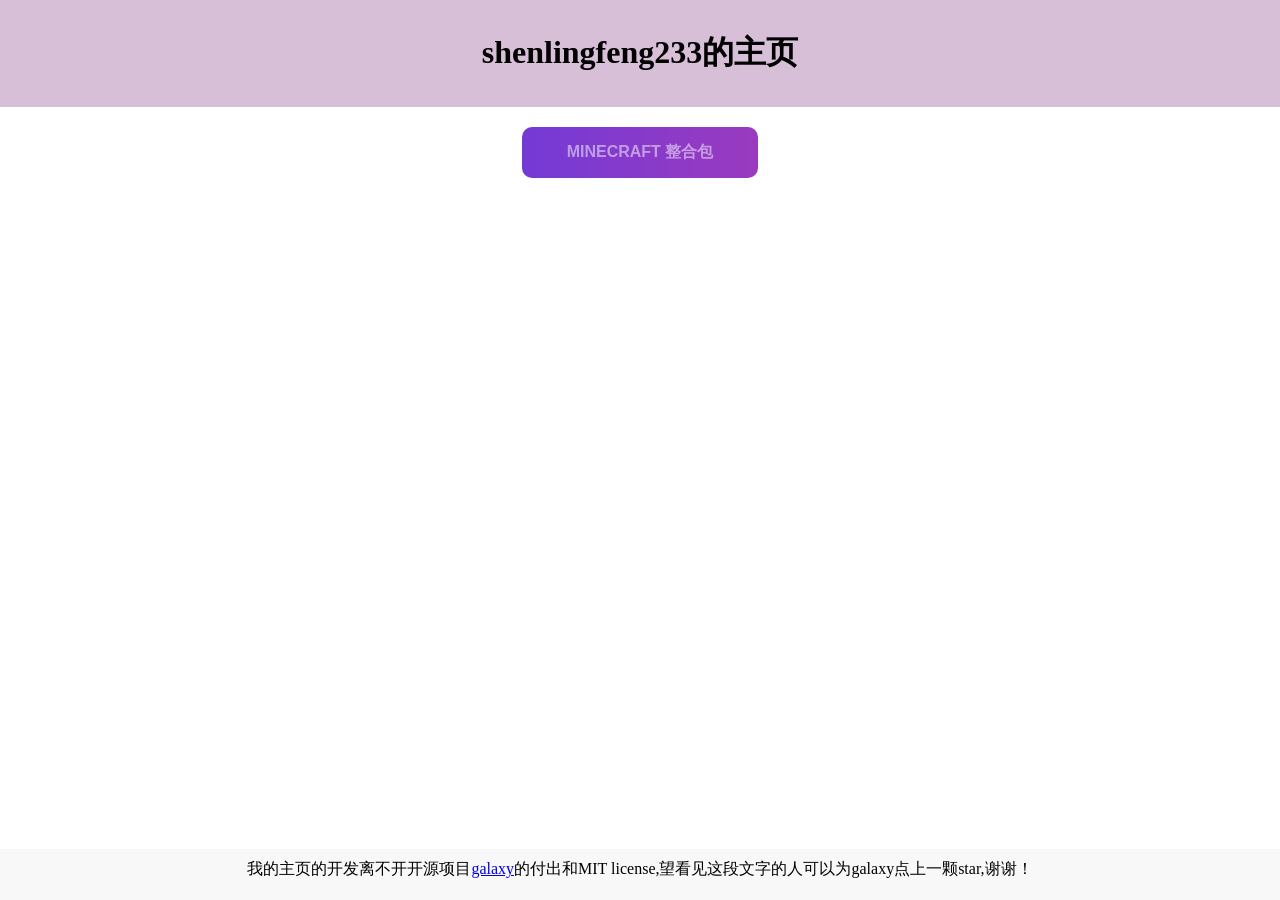
==== index.html @ 52ecd899 "Update index.html for homepage layout and styles" ====
<!DOCTYPE html>
<html lang="zh">

<head>
    <meta charset="UTF-8">
    <meta name="viewport" content="width=device-width, initial-scale=1.0">
    <title>shenlingfeng233的主页</title>
    <style>
        html,
        body {
            height: 100%;
            margin: 0;
        }


        body {
            display: flex;
            flex-direction: column;
            text-align: center;
        }

        main {
            flex: 1;
            padding: 20px;
        }

        .btn-space {
            padding: 15px 45px;
            text-align: center;
            text-transform: uppercase;
            transition: 0.5s;
            background-size: 500% auto;
            font-weight: bold;
            font-size: 1rem;
            color: rgba(255, 255, 255, 0.5);
            border-radius: 10px;
            cursor: pointer;
            border: none;
        }

        .btn-space:hover {
            background-position: right center;
            box-shadow: 0 0 20px #743ad5;
            color: rgb(255, 255, 255);
            text-shadow: 1px 1px 10px #d53a9d;
        }

        .space {
            background-image: linear-gradient(to right, #743ad5 0%, #d53a9d 51%, #743ad5 100%);
        }

        footer {
            background-color: #f8f8f8;
            padding: 10px 0;
        }
    </style>
</head>

<body>
    <header style="background-color: thistle; padding: 10px 0;">
        <h1>shenlingfeng233的主页</h1>
    </header>

    <main>
        <div>
            <button id="mc_btn" class="btn-space space">Minecraft 整合包</button>
        </div>
    </main>

    <footer>
        <p style="margin: 0 20px 10px;">我的主页的开发离不开开源项目<a href="https://github.com/uiverse-io/galaxy">galaxy</a>的付出和MIT license,望看见这段文字的人可以为galaxy点上一颗star,谢谢！</p>
    </footer>

    <script>
        var mc_bottom = document.getElementById("mc_btn");
        mc_bottom.onclick = function () {
            window.open("slow_countryside_website.html");
        };
    </script>
</body>

</html>
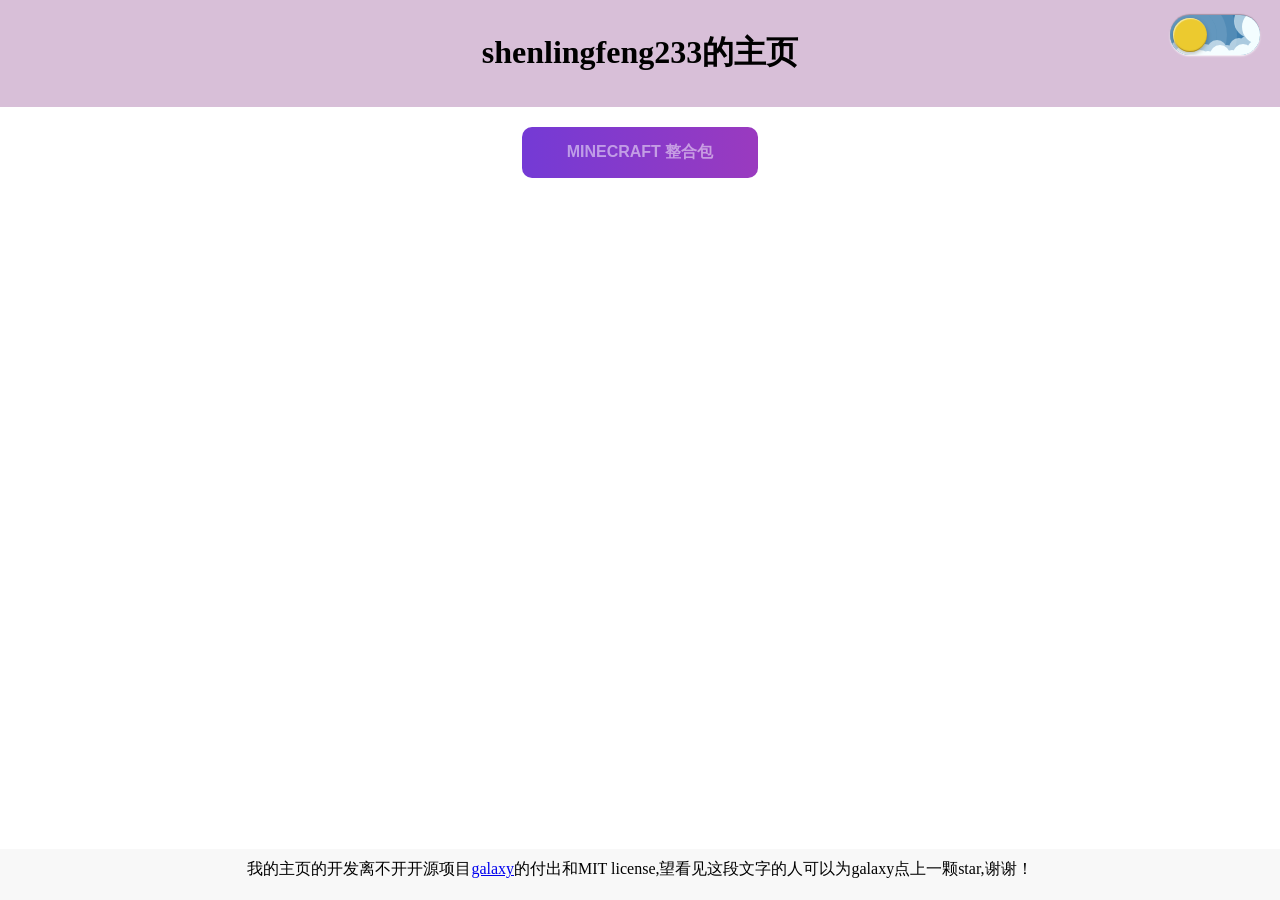
==== commit d304a064: "Update index.html" ====
--- a/index.html
+++ b/index.html
@@ -6,12 +6,14 @@
     <meta name="viewport" content="width=device-width, initial-scale=1.0">
     <title>shenlingfeng233的主页</title>
     <style>
+        /* --- 基础布局样式 --- */
         html,
         body {
             height: 100%;
             margin: 0;
-        }
-
+            transition: background-color 0.5s, color 0.5s;
+            /* 平滑过渡效果 */
+        }
 
         body {
             display: flex;
@@ -19,9 +21,42 @@
             text-align: center;
         }
 
+        /* 深色模式变量控制 */
+        body.dark-mode {
+            background-color: #1D1F2C;
+            color: #ffffff;
+        }
+
+        body.dark-mode footer {
+            background-color: #2a2d3e;
+            color: #ccc;
+        }
+
+        header {
+            background-color: thistle;
+            padding: 10px 0;
+            position: relative;
+            /* 新增：让按钮相对于 header 定位 */
+            transition: background-color 0.5s;
+            min-height: 80px;
+            /* 确保有足够高度容纳按钮 */
+            display: flex;
+            justify-content: center;
+            align-items: center;
+        }
+
+        body.dark-mode header {
+            background-color: #4a3a5a;
+            /* 深色模式下的页眉颜色 */
+        }
+
         main {
             flex: 1;
             padding: 20px;
+            display: flex;
+            flex-direction: column;
+            align-items: center;
+            gap: 40px;
         }
 
         .btn-space {
@@ -52,13 +87,202 @@
         footer {
             background-color: #f8f8f8;
             padding: 10px 0;
+            transition: background-color 0.5s;
+        }
+
+        /* --- 切换按钮组件样式 (来自 Galahhad_strong-squid-82.html) --- */
+        .theme-switch {
+            --toggle-size: 16px;
+            /* 调整了大小以适应页面布局 */
+            --container-width: 5.625em;
+            --container-height: 2.5em;
+            --container-radius: 6.25em;
+            --container-light-bg: #3D7EAE;
+            --container-night-bg: #1D1F2C;
+            --circle-container-diameter: 3.375em;
+            --sun-moon-diameter: 2.125em;
+            --sun-bg: #ECCA2F;
+            --moon-bg: #C4C9D1;
+            --spot-color: #959DB1;
+            --circle-container-offset: calc((var(--circle-container-diameter) - var(--container-height)) / 2 * -1);
+            --stars-color: #fff;
+            --clouds-color: #F3FDFF;
+            --back-clouds-color: #AACADF;
+            --transition: .5s cubic-bezier(0, -0.02, 0.4, 1.25);
+            --circle-transition: .3s cubic-bezier(0, -0.02, 0.35, 1.17);
+            cursor: pointer;
+            position: absolute;
+            /* 新增：绝对定位 */
+            top: 15px;
+            /* 距离顶部距离 */
+            right: 20px;
+            /* 距离右侧距离 */
+            z-index: 100;
+            /* 确保按钮在最上层 */
+        }
+
+        .theme-switch,
+        .theme-switch *,
+        .theme-switch *::before,
+        .theme-switch *::after {
+            box-sizing: border-box;
+            margin: 0;
+            padding: 0;
+            font-size: var(--toggle-size);
+        }
+
+        .theme-switch__container {
+            width: var(--container-width);
+            height: var(--container-height);
+            background-color: var(--container-light-bg);
+            border-radius: var(--container-radius);
+            overflow: hidden;
+            position: relative;
+            transition: var(--transition);
+            box-shadow: 0em -0.062em 0.062em rgba(0, 0, 0, 0.25), 0em 0.062em 0.125em rgba(255, 255, 255, 0.94);
+        }
+
+        .theme-switch__checkbox {
+            display: none;
+        }
+
+        .theme-switch__circle-container {
+            width: var(--circle-container-diameter);
+            height: var(--circle-container-diameter);
+            background-color: rgba(255, 255, 255, 0.1);
+            position: absolute;
+            left: var(--circle-container-offset);
+            top: var(--circle-container-offset);
+            border-radius: var(--container-radius);
+            box-shadow: inset 0 0 0 3.375em rgba(255, 255, 255, 0.1), 0 0 0 0.625em rgba(255, 255, 255, 0.1), 0 0 0 1.25em rgba(255, 255, 255, 0.1);
+            display: flex;
+            transition: var(--circle-transition);
+            pointer-events: none;
+        }
+
+        .theme-switch__sun-moon-container {
+            pointer-events: auto;
+            position: relative;
+            z-index: 2;
+            width: var(--sun-moon-diameter);
+            height: var(--sun-moon-diameter);
+            margin: auto;
+            border-radius: var(--container-radius);
+            background-color: var(--sun-bg);
+            box-shadow: 0.062em 0.062em 0.062em 0em rgba(254, 255, 239, 0.61) inset, 0em -0.062em 0.062em 0em #a1872a inset;
+            filter: drop-shadow(0.062em 0.125em 0.125em rgba(0, 0, 0, 0.25));
+            overflow: hidden;
+            transition: var(--transition);
+        }
+
+        .theme-switch__moon {
+            transform: translateX(100%);
+            width: 100%;
+            height: 100%;
+            background-color: var(--moon-bg);
+            border-radius: inherit;
+            box-shadow: 0.062em 0.062em 0.062em 0em rgba(254, 255, 239, 0.61) inset, 0em -0.062em 0.062em 0em #969696 inset;
+            transition: var(--transition);
+            position: relative;
+        }
+
+        .theme-switch__spot {
+            position: absolute;
+            background-color: var(--spot-color);
+            border-radius: var(--container-radius);
+        }
+
+        .theme-switch__spot:nth-of-type(1) {
+            top: 0.75em;
+            left: 0.312em;
+            width: 0.75em;
+            height: 0.75em;
+        }
+
+        .theme-switch__spot:nth-of-type(2) {
+            width: 0.375em;
+            height: 0.375em;
+            top: 0.937em;
+            left: 1.375em;
+        }
+
+        .theme-switch__spot:nth-last-of-type(3) {
+            width: 0.25em;
+            height: 0.25em;
+            top: 0.312em;
+            left: 0.812em;
+        }
+
+        .theme-switch__clouds {
+            width: 1.25em;
+            height: 1.25em;
+            background-color: var(--clouds-color);
+            border-radius: var(--container-radius);
+            position: absolute;
+            bottom: -0.625em;
+            left: 0.312em;
+            box-shadow: 0.937em 0.312em var(--clouds-color), -0.312em -0.312em var(--back-clouds-color), 1.437em 0.375em var(--clouds-color), 0.5em -0.125em var(--back-clouds-color), 2.187em 0 var(--clouds-color), 1.25em -0.062em var(--back-clouds-color), 2.937em 0.312em var(--clouds-color), 2em -0.312em var(--back-clouds-color), 3.625em -0.062em var(--clouds-color), 2.625em 0em var(--back-clouds-color), 4.5em -0.312em var(--clouds-color), 3.375em -0.437em var(--back-clouds-color), 4.625em -1.75em 0 0.437em var(--clouds-color), 4em -0.625em var(--back-clouds-color), 4.125em -2.125em 0 0.437em var(--back-clouds-color);
+            transition: var(--transition);
+        }
+
+        .theme-switch__stars-container {
+            position: absolute;
+            color: var(--stars-color);
+            top: -100%;
+            left: 0.312em;
+            width: 2.75em;
+            transition: var(--transition);
+        }
+
+        /* 激活状态 */
+        .theme-switch__checkbox:checked+.theme-switch__container {
+            background-color: var(--container-night-bg);
+        }
+
+        .theme-switch__checkbox:checked+.theme-switch__container .theme-switch__circle-container {
+            left: calc(100% - var(--circle-container-offset) - var(--circle-container-diameter));
+        }
+
+        .theme-switch__checkbox:checked+.theme-switch__container .theme-switch__moon {
+            transform: translate(0);
+        }
+
+        .theme-switch__checkbox:checked+.theme-switch__container .theme-switch__clouds {
+            bottom: -4.062em;
+        }
+
+        .theme-switch__checkbox:checked+.theme-switch__container .theme-switch__stars-container {
+            top: 50%;
+            transform: translateY(-50%);
         }
     </style>
 </head>
 
 <body>
-    <header style="background-color: thistle; padding: 10px 0;">
+    <header>
         <h1>shenlingfeng233的主页</h1>
+        <label class="theme-switch">
+            <input type="checkbox" class="theme-switch__checkbox" id="theme-toggle">
+            <div class="theme-switch__container">
+                <div class="theme-switch__clouds"></div>
+                <div class="theme-switch__stars-container">
+                    <svg xmlns="http://www.w3.org/2000/svg" viewBox="0 0 144 55" fill="none">
+                        <path fill-rule="evenodd" clip-rule="evenodd"
+                            d="M135.831 3.00688C135.055 3.85027 134.111 4.29946 133 4.35447C134.111 4.40947 135.055 4.85867 135.831 5.71123C136.607 6.55462 136.996 7.56303 136.996 8.72727C136.996 7.95722 137.172 7.25134 137.525 6.59129C137.886 5.93124 138.372 5.39954 138.98 5.00535C139.598 4.60199 140.268 4.39114 141 4.35447C139.88 4.2903 138.936 3.85027 138.16 3.00688C137.384 2.16348 136.996 1.16425 136.996 0C136.996 1.16425 136.607 2.16348 135.831 3.00688ZM31 23.3545C32.1114 23.2995 33.0551 22.8503 33.8313 22.0069C34.6075 21.1635 34.9956 20.1642 34.9956 19C34.9956 20.1642 35.3837 21.1635 36.1599 22.0069C36.9361 22.8503 37.8798 23.2903 39 23.3545C38.2679 23.3911 37.5976 23.602 36.9802 24.0053C36.3716 24.3995 35.8864 24.9312 35.5248 25.5913C35.172 26.2513 34.9956 26.9572 34.9956 27.7273C34.9956 26.563 34.6075 25.5546 33.8313 24.7112C33.0551 23.8587 32.1114 23.4095 31 23.3545ZM0 36.3545C1.11136 36.2995 2.05513 35.8503 2.83131 35.0069C3.6075 34.1635 3.99559 33.1642 3.99559 32C3.99559 33.1642 4.38368 34.1635 5.15987 35.0069C5.93605 35.8503 6.87982 36.2903 8 36.3545C7.26792 36.3911 6.59757 36.602 5.98015 37.0053C5.37155 37.3995 4.88644 37.9312 4.52481 38.5913C4.172 39.2513 3.99559 39.9572 3.99559 40.7273C3.99559 39.563 3.6075 38.5546 2.83131 37.7112C2.05513 36.8587 1.11136 36.4095 0 36.3545ZM56.8313 24.0069C56.0551 24.8503 55.1114 25.2995 54 25.3545C55.1114 25.4095 56.0551 25.8587 56.8313 26.7112C57.6075 27.5546 57.9956 28.563 57.9956 29.7273C57.9956 28.9572 58.172 28.2513 58.5248 27.5913C58.8864 26.9312 59.3716 26.3995 59.9802 26.0053C60.5976 25.602 61.2679 25.3911 62 25.3545C60.8798 25.2903 59.9361 24.8503 59.1599 24.0069C58.3837 23.1635 57.9956 22.1642 57.9956 21C57.9956 22.1642 57.6075 23.1635 56.8313 24.0069ZM81 25.3545C82.1114 25.2995 83.0551 24.8503 83.8313 24.0069C84.6075 23.1635 84.9956 22.1642 84.9956 21C84.9956 22.1642 85.3837 23.1635 86.1599 24.0069C86.9361 24.8503 87.8798 25.2903 89 25.3545C88.2679 25.3911 87.5976 25.602 86.9802 26.0053C86.3716 26.3995 85.8864 26.9312 85.5248 27.5913C85.172 28.2513 84.9956 28.9572 84.9956 29.7273C84.9956 28.563 84.6075 27.5546 83.8313 26.7112C83.0551 25.8587 82.1114 25.4095 81 25.3545ZM136 36.3545C137.111 36.2995 138.055 35.8503 138.831 35.0069C139.607 34.1635 139.996 33.1642 139.996 32C139.996 33.1642 140.384 34.1635 141.16 35.0069C141.936 35.8503 142.88 36.2903 144 36.3545C143.268 36.3911 142.598 36.602 141.98 37.0053C141.372 37.3995 140.886 37.9312 140.525 38.5913C140.172 39.2513 139.996 39.9572 139.996 40.7273C139.996 39.563 139.607 38.5546 138.831 37.7112C138.055 36.8587 137.111 36.4095 136 36.3545ZM101.831 49.0069C101.055 49.8503 100.111 50.2995 99 50.3545C100.111 50.4095 101.055 50.8587 101.831 51.7112C102.607 52.5546 102.996 53.563 102.996 54.7273C102.996 53.9572 103.172 53.2513 103.525 52.5913C103.886 51.9312 104.372 51.3995 104.98 51.0053C105.598 50.602 106.268 50.3911 107 50.3545C105.88 50.2903 104.936 49.8503 104.16 49.0069C103.384 48.1635 102.996 47.1642 102.996 46C102.996 47.1642 102.607 48.1635 101.831 49.0069Z"
+                            fill="currentColor"></path>
+                    </svg>
+                </div>
+                <div class="theme-switch__circle-container">
+                    <div class="theme-switch__sun-moon-container">
+                        <div class="theme-switch__moon">
+                            <div class="theme-switch__spot"></div>
+                            <div class="theme-switch__spot"></div>
+                            <div class="theme-switch__spot"></div>
+                        </div>
+                    </div>
+                </div>
+            </div>
+        </label>
     </header>
 
     <main>
@@ -68,14 +292,37 @@
     </main>
 
     <footer>
-        <p style="margin: 0 20px 10px;">我的主页的开发离不开开源项目<a href="https://github.com/uiverse-io/galaxy">galaxy</a>的付出和MIT license,望看见这段文字的人可以为galaxy点上一颗star,谢谢！</p>
+        <p style="margin: 0 20px 10px;">我的主页的开发离不开开源项目<a href="https://github.com/uiverse-io/galaxy">galaxy</a>的付出和MIT
+            license,望看见这段文字的人可以为galaxy点上一颗star,谢谢！</p>
     </footer>
 
     <script>
+        // 页面跳转逻辑
         var mc_bottom = document.getElementById("mc_btn");
         mc_bottom.onclick = function () {
             window.open("slow_countryside_website.html");
         };
+
+        const themeToggle = document.getElementById('theme-toggle');
+        const body = document.body;
+
+        // 1. 页面加载时检查本地存储
+        const savedTheme = localStorage.getItem('theme');
+        if (savedTheme === 'dark') {
+            body.classList.add('dark-mode');
+            themeToggle.checked = true;
+        }
+
+        // 2. 监听切换动作并保存偏好
+        themeToggle.addEventListener('change', function () {
+            if (this.checked) {
+                body.classList.add('dark-mode');
+                localStorage.setItem('theme', 'dark'); // 保存为深色
+            } else {
+                body.classList.remove('dark-mode');
+                localStorage.setItem('theme', 'light'); // 保存为浅色
+            }
+        });
     </script>
 </body>
 
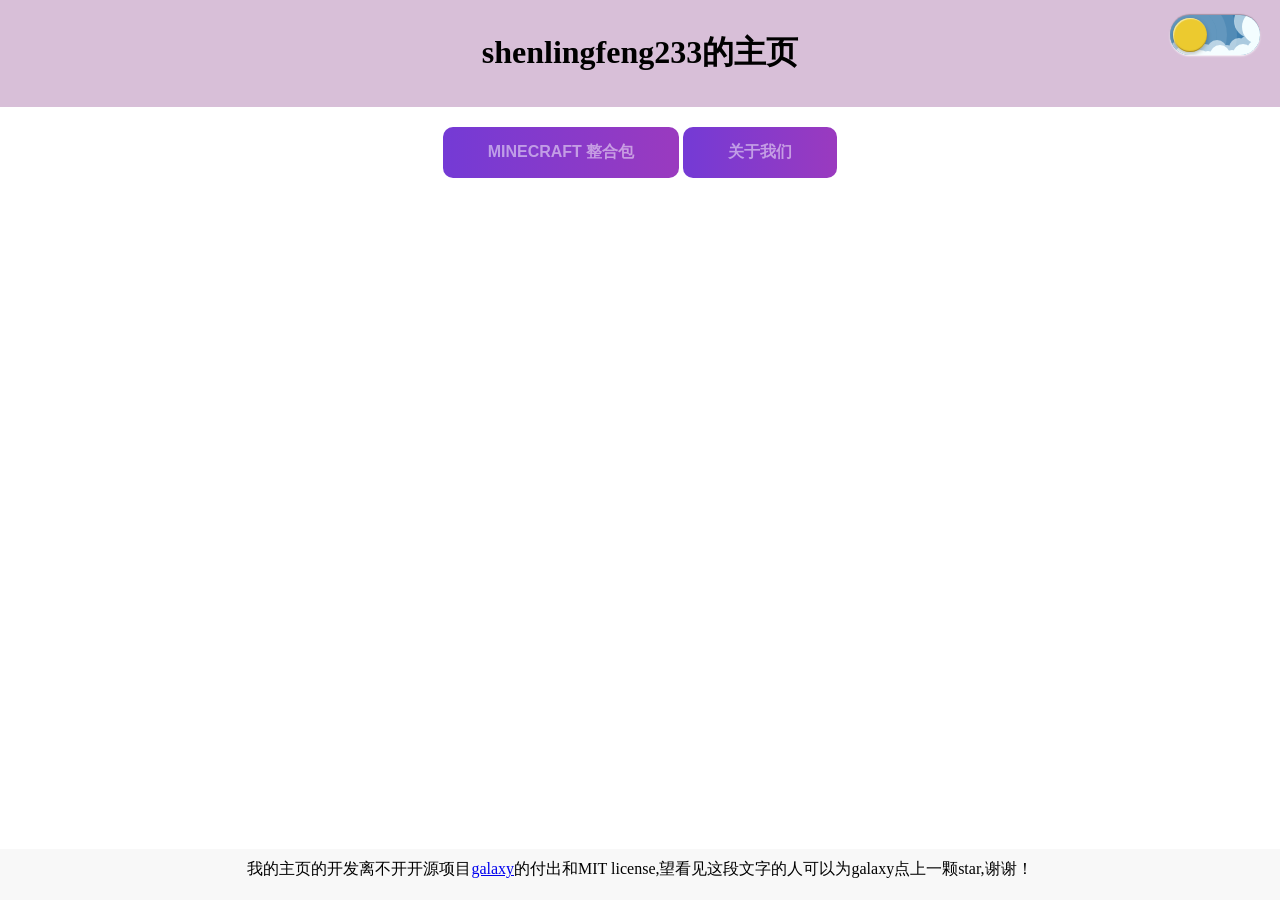
==== commit 0941cd51: "Update index.html" ====
--- a/index.html
+++ b/index.html
@@ -288,6 +288,7 @@
     <main>
         <div>
             <button id="mc_btn" class="btn-space space">Minecraft 整合包</button>
+            <button id="about_btn" class="btn-space space">关于我们</button>
         </div>
     </main>
 
@@ -301,6 +302,11 @@
         var mc_bottom = document.getElementById("mc_btn");
         mc_bottom.onclick = function () {
             window.open("slow_countryside_website.html");
+        };
+
+        var about_bottom = document.getElementById("about_btn");
+        about_bottom.onclick = function () {
+            window.open("about_us.html"); // 这里填入你关于我们页面的文件名
         };
 
         const themeToggle = document.getElementById('theme-toggle');
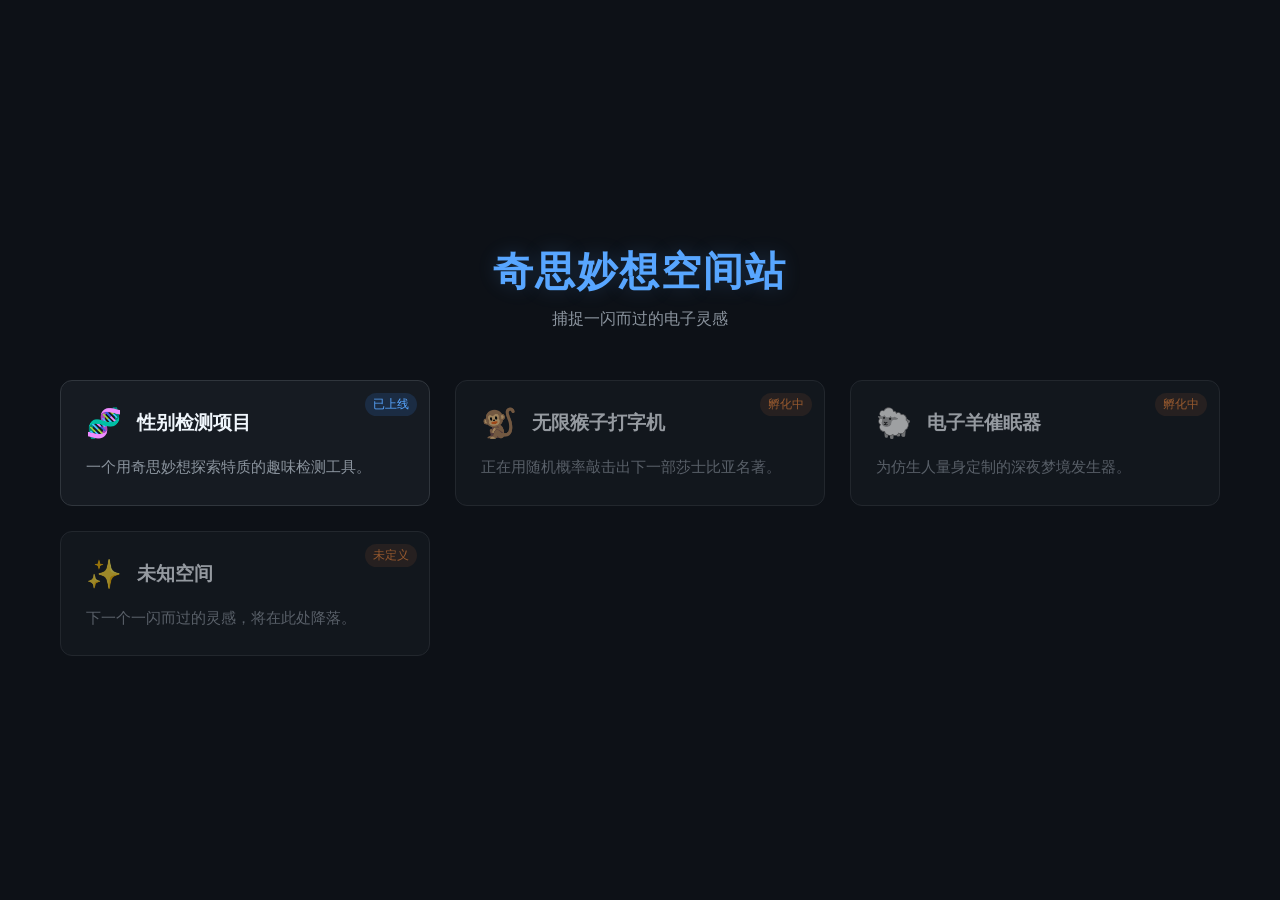
==== commit 83fadad0: "Refactor index.html structure and content Updated the HTML structure, including language attribute, " ====
--- a/index.html
+++ b/index.html
@@ -1,335 +1,197 @@
 <!DOCTYPE html>
-<html lang="zh">
-
+<html lang="zh-CN">
 <head>
     <meta charset="UTF-8">
     <meta name="viewport" content="width=device-width, initial-scale=1.0">
-    <title>shenlingfeng233的主页</title>
+    <title>奇思妙想空间站</title>
     <style>
-        /* --- 基础布局样式 --- */
-        html,
-        body {
-            height: 100%;
+        /* 基础样式重置 */
+        * {
             margin: 0;
-            transition: background-color 0.5s, color 0.5s;
-            /* 平滑过渡效果 */
+            padding: 0;
+            box-sizing: border-box;
         }
 
+        /* 赛博深色背景 */
         body {
-            display: flex;
-            flex-direction: column;
-            text-align: center;
-        }
-
-        /* 深色模式变量控制 */
-        body.dark-mode {
-            background-color: #1D1F2C;
-            color: #ffffff;
-        }
-
-        body.dark-mode footer {
-            background-color: #2a2d3e;
-            color: #ccc;
-        }
-
-        header {
-            background-color: thistle;
-            padding: 10px 0;
-            position: relative;
-            /* 新增：让按钮相对于 header 定位 */
-            transition: background-color 0.5s;
-            min-height: 80px;
-            /* 确保有足够高度容纳按钮 */
-            display: flex;
-            justify-content: center;
-            align-items: center;
-        }
-
-        body.dark-mode header {
-            background-color: #4a3a5a;
-            /* 深色模式下的页眉颜色 */
-        }
-
-        main {
-            flex: 1;
-            padding: 20px;
+            background-color: #0d1117;
+            color: #c9d1d9;
+            font-family: -apple-system, BlinkMacSystemFont, "Segoe UI", Helvetica, Arial, sans-serif;
+            min-height: 100vh;
             display: flex;
             flex-direction: column;
             align-items: center;
-            gap: 40px;
+            justify-content: center;
+            padding: 20px;
         }
 
-        .btn-space {
-            padding: 15px 45px;
+        /* 头部标题区 */
+        header {
             text-align: center;
-            text-transform: uppercase;
-            transition: 0.5s;
-            background-size: 500% auto;
-            font-weight: bold;
-            font-size: 1rem;
-            color: rgba(255, 255, 255, 0.5);
-            border-radius: 10px;
-            cursor: pointer;
-            border: none;
+            margin-bottom: 50px;
         }
 
-        .btn-space:hover {
-            background-position: right center;
-            box-shadow: 0 0 20px #743ad5;
-            color: rgb(255, 255, 255);
-            text-shadow: 1px 1px 10px #d53a9d;
+        header h1 {
+            font-size: 2.5rem;
+            color: #58a6ff;
+            font-weight: 600;
+            letter-spacing: 2px;
+            margin-bottom: 10px;
+            text-shadow: 0 0 20px rgba(88, 166, 255, 0.2);
         }
 
-        .space {
-            background-image: linear-gradient(to right, #743ad5 0%, #d53a9d 51%, #743ad5 100%);
+        header p {
+            color: #8b949e;
+            font-size: 1rem;
         }
 
-        footer {
-            background-color: #f8f8f8;
-            padding: 10px 0;
-            transition: background-color 0.5s;
+        /* 卡片网格布局 */
+        .container {
+            display: grid;
+            grid-template-columns: repeat(auto-fit, minmax(280px, 1fr));
+            gap: 25px;
+            max-width: 1200px;
+            width: 100%;
+            padding: 0 20px;
         }
 
-        /* --- 切换按钮组件样式 (来自 Galahhad_strong-squid-82.html) --- */
-        .theme-switch {
-            --toggle-size: 16px;
-            /* 调整了大小以适应页面布局 */
-            --container-width: 5.625em;
-            --container-height: 2.5em;
-            --container-radius: 6.25em;
-            --container-light-bg: #3D7EAE;
-            --container-night-bg: #1D1F2C;
-            --circle-container-diameter: 3.375em;
-            --sun-moon-diameter: 2.125em;
-            --sun-bg: #ECCA2F;
-            --moon-bg: #C4C9D1;
-            --spot-color: #959DB1;
-            --circle-container-offset: calc((var(--circle-container-diameter) - var(--container-height)) / 2 * -1);
-            --stars-color: #fff;
-            --clouds-color: #F3FDFF;
-            --back-clouds-color: #AACADF;
-            --transition: .5s cubic-bezier(0, -0.02, 0.4, 1.25);
-            --circle-transition: .3s cubic-bezier(0, -0.02, 0.35, 1.17);
-            cursor: pointer;
-            position: absolute;
-            /* 新增：绝对定位 */
-            top: 15px;
-            /* 距离顶部距离 */
-            right: 20px;
-            /* 距离右侧距离 */
-            z-index: 100;
-            /* 确保按钮在最上层 */
+        /* 基础卡片样式 */
+        .card {
+            background-color: #161b22;
+            border: 1px solid #30363d;
+            border-radius: 12px;
+            padding: 25px;
+            text-decoration: none;
+            color: inherit;
+            transition: all 0.3s cubic-bezier(0.4, 0, 0.2, 1);
+            display: flex;
+            flex-direction: column;
+            position: relative;
+            overflow: hidden;
         }
 
-        .theme-switch,
-        .theme-switch *,
-        .theme-switch *::before,
-        .theme-switch *::after {
-            box-sizing: border-box;
-            margin: 0;
-            padding: 0;
-            font-size: var(--toggle-size);
+        /* 活跃项目卡片悬浮效果 */
+        .card.active:hover {
+            transform: translateY(-5px);
+            border-color: #58a6ff;
+            box-shadow: 0 10px 30px rgba(88, 166, 255, 0.1);
+            background-color: #1f242c;
         }
 
-        .theme-switch__container {
-            width: var(--container-width);
-            height: var(--container-height);
-            background-color: var(--container-light-bg);
-            border-radius: var(--container-radius);
-            overflow: hidden;
-            position: relative;
-            transition: var(--transition);
-            box-shadow: 0em -0.062em 0.062em rgba(0, 0, 0, 0.25), 0em 0.062em 0.125em rgba(255, 255, 255, 0.94);
+        /* 开发中卡片样式 */
+        .card.developing {
+            cursor: not-allowed;
+            opacity: 0.6;
+        }
+        
+        .card.developing:hover {
+            border-color: #f0883e;
+            box-shadow: 0 0 15px rgba(240, 136, 62, 0.1);
         }
 
-        .theme-switch__checkbox {
-            display: none;
+        /* 卡片内头部（图标与标题） */
+        .card-header {
+            display: flex;
+            align-items: center;
+            margin-bottom: 15px;
         }
 
-        .theme-switch__circle-container {
-            width: var(--circle-container-diameter);
-            height: var(--circle-container-diameter);
-            background-color: rgba(255, 255, 255, 0.1);
-            position: absolute;
-            left: var(--circle-container-offset);
-            top: var(--circle-container-offset);
-            border-radius: var(--container-radius);
-            box-shadow: inset 0 0 0 3.375em rgba(255, 255, 255, 0.1), 0 0 0 0.625em rgba(255, 255, 255, 0.1), 0 0 0 1.25em rgba(255, 255, 255, 0.1);
+        .card-icon {
+            font-size: 1.8rem;
+            margin-right: 15px;
             display: flex;
-            transition: var(--circle-transition);
-            pointer-events: none;
+            align-items: center;
+            justify-content: center;
         }
 
-        .theme-switch__sun-moon-container {
-            pointer-events: auto;
-            position: relative;
-            z-index: 2;
-            width: var(--sun-moon-diameter);
-            height: var(--sun-moon-diameter);
-            margin: auto;
-            border-radius: var(--container-radius);
-            background-color: var(--sun-bg);
-            box-shadow: 0.062em 0.062em 0.062em 0em rgba(254, 255, 239, 0.61) inset, 0em -0.062em 0.062em 0em #a1872a inset;
-            filter: drop-shadow(0.062em 0.125em 0.125em rgba(0, 0, 0, 0.25));
-            overflow: hidden;
-            transition: var(--transition);
+        .card-title {
+            font-size: 1.2rem;
+            font-weight: 600;
+            color: #f0f6fc;
         }
 
-        .theme-switch__moon {
-            transform: translateX(100%);
-            width: 100%;
-            height: 100%;
-            background-color: var(--moon-bg);
-            border-radius: inherit;
-            box-shadow: 0.062em 0.062em 0.062em 0em rgba(254, 255, 239, 0.61) inset, 0em -0.062em 0.062em 0em #969696 inset;
-            transition: var(--transition);
-            position: relative;
+        /* 卡片简介 */
+        .card-desc {
+            font-size: 0.95rem;
+            color: #8b949e;
+            line-height: 1.6;
+            flex-grow: 1;
         }
 
-        .theme-switch__spot {
+        /* 状态标签 */
+        .status-badge {
             position: absolute;
-            background-color: var(--spot-color);
-            border-radius: var(--container-radius);
+            top: 12px;
+            right: 12px;
+            font-size: 0.75rem;
+            padding: 3px 8px;
+            border-radius: 20px;
+            font-weight: 500;
         }
 
-        .theme-switch__spot:nth-of-type(1) {
-            top: 0.75em;
-            left: 0.312em;
-            width: 0.75em;
-            height: 0.75em;
+        .status-badge.online {
+            background-color: rgba(56, 139, 253, 0.15);
+            color: #58a6ff;
         }
 
-        .theme-switch__spot:nth-of-type(2) {
-            width: 0.375em;
-            height: 0.375em;
-            top: 0.937em;
-            left: 1.375em;
+        .status-badge.pending {
+            background-color: rgba(240, 136, 62, 0.15);
+            color: #f0883e;
         }
 
-        .theme-switch__spot:nth-last-of-type(3) {
-            width: 0.25em;
-            height: 0.25em;
-            top: 0.312em;
-            left: 0.812em;
-        }
-
-        .theme-switch__clouds {
-            width: 1.25em;
-            height: 1.25em;
-            background-color: var(--clouds-color);
-            border-radius: var(--container-radius);
-            position: absolute;
-            bottom: -0.625em;
-            left: 0.312em;
-            box-shadow: 0.937em 0.312em var(--clouds-color), -0.312em -0.312em var(--back-clouds-color), 1.437em 0.375em var(--clouds-color), 0.5em -0.125em var(--back-clouds-color), 2.187em 0 var(--clouds-color), 1.25em -0.062em var(--back-clouds-color), 2.937em 0.312em var(--clouds-color), 2em -0.312em var(--back-clouds-color), 3.625em -0.062em var(--clouds-color), 2.625em 0em var(--back-clouds-color), 4.5em -0.312em var(--clouds-color), 3.375em -0.437em var(--back-clouds-color), 4.625em -1.75em 0 0.437em var(--clouds-color), 4em -0.625em var(--back-clouds-color), 4.125em -2.125em 0 0.437em var(--back-clouds-color);
-            transition: var(--transition);
-        }
-
-        .theme-switch__stars-container {
-            position: absolute;
-            color: var(--stars-color);
-            top: -100%;
-            left: 0.312em;
-            width: 2.75em;
-            transition: var(--transition);
-        }
-
-        /* 激活状态 */
-        .theme-switch__checkbox:checked+.theme-switch__container {
-            background-color: var(--container-night-bg);
-        }
-
-        .theme-switch__checkbox:checked+.theme-switch__container .theme-switch__circle-container {
-            left: calc(100% - var(--circle-container-offset) - var(--circle-container-diameter));
-        }
-
-        .theme-switch__checkbox:checked+.theme-switch__container .theme-switch__moon {
-            transform: translate(0);
-        }
-
-        .theme-switch__checkbox:checked+.theme-switch__container .theme-switch__clouds {
-            bottom: -4.062em;
-        }
-
-        .theme-switch__checkbox:checked+.theme-switch__container .theme-switch__stars-container {
-            top: 50%;
-            transform: translateY(-50%);
+        /* 响应式调整 */
+        @media (max-width: 600px) {
+            header h1 { font-size: 2rem; }
+            .container { grid-template-columns: 1fr; }
         }
     </style>
 </head>
+<body>
 
-<body>
     <header>
-        <h1>shenlingfeng233的主页</h1>
-        <label class="theme-switch">
-            <input type="checkbox" class="theme-switch__checkbox" id="theme-toggle">
-            <div class="theme-switch__container">
-                <div class="theme-switch__clouds"></div>
-                <div class="theme-switch__stars-container">
-                    <svg xmlns="http://www.w3.org/2000/svg" viewBox="0 0 144 55" fill="none">
-                        <path fill-rule="evenodd" clip-rule="evenodd"
-                            d="M135.831 3.00688C135.055 3.85027 134.111 4.29946 133 4.35447C134.111 4.40947 135.055 4.85867 135.831 5.71123C136.607 6.55462 136.996 7.56303 136.996 8.72727C136.996 7.95722 137.172 7.25134 137.525 6.59129C137.886 5.93124 138.372 5.39954 138.98 5.00535C139.598 4.60199 140.268 4.39114 141 4.35447C139.88 4.2903 138.936 3.85027 138.16 3.00688C137.384 2.16348 136.996 1.16425 136.996 0C136.996 1.16425 136.607 2.16348 135.831 3.00688ZM31 23.3545C32.1114 23.2995 33.0551 22.8503 33.8313 22.0069C34.6075 21.1635 34.9956 20.1642 34.9956 19C34.9956 20.1642 35.3837 21.1635 36.1599 22.0069C36.9361 22.8503 37.8798 23.2903 39 23.3545C38.2679 23.3911 37.5976 23.602 36.9802 24.0053C36.3716 24.3995 35.8864 24.9312 35.5248 25.5913C35.172 26.2513 34.9956 26.9572 34.9956 27.7273C34.9956 26.563 34.6075 25.5546 33.8313 24.7112C33.0551 23.8587 32.1114 23.4095 31 23.3545ZM0 36.3545C1.11136 36.2995 2.05513 35.8503 2.83131 35.0069C3.6075 34.1635 3.99559 33.1642 3.99559 32C3.99559 33.1642 4.38368 34.1635 5.15987 35.0069C5.93605 35.8503 6.87982 36.2903 8 36.3545C7.26792 36.3911 6.59757 36.602 5.98015 37.0053C5.37155 37.3995 4.88644 37.9312 4.52481 38.5913C4.172 39.2513 3.99559 39.9572 3.99559 40.7273C3.99559 39.563 3.6075 38.5546 2.83131 37.7112C2.05513 36.8587 1.11136 36.4095 0 36.3545ZM56.8313 24.0069C56.0551 24.8503 55.1114 25.2995 54 25.3545C55.1114 25.4095 56.0551 25.8587 56.8313 26.7112C57.6075 27.5546 57.9956 28.563 57.9956 29.7273C57.9956 28.9572 58.172 28.2513 58.5248 27.5913C58.8864 26.9312 59.3716 26.3995 59.9802 26.0053C60.5976 25.602 61.2679 25.3911 62 25.3545C60.8798 25.2903 59.9361 24.8503 59.1599 24.0069C58.3837 23.1635 57.9956 22.1642 57.9956 21C57.9956 22.1642 57.6075 23.1635 56.8313 24.0069ZM81 25.3545C82.1114 25.2995 83.0551 24.8503 83.8313 24.0069C84.6075 23.1635 84.9956 22.1642 84.9956 21C84.9956 22.1642 85.3837 23.1635 86.1599 24.0069C86.9361 24.8503 87.8798 25.2903 89 25.3545C88.2679 25.3911 87.5976 25.602 86.9802 26.0053C86.3716 26.3995 85.8864 26.9312 85.5248 27.5913C85.172 28.2513 84.9956 28.9572 84.9956 29.7273C84.9956 28.563 84.6075 27.5546 83.8313 26.7112C83.0551 25.8587 82.1114 25.4095 81 25.3545ZM136 36.3545C137.111 36.2995 138.055 35.8503 138.831 35.0069C139.607 34.1635 139.996 33.1642 139.996 32C139.996 33.1642 140.384 34.1635 141.16 35.0069C141.936 35.8503 142.88 36.2903 144 36.3545C143.268 36.3911 142.598 36.602 141.98 37.0053C141.372 37.3995 140.886 37.9312 140.525 38.5913C140.172 39.2513 139.996 39.9572 139.996 40.7273C139.996 39.563 139.607 38.5546 138.831 37.7112C138.055 36.8587 137.111 36.4095 136 36.3545ZM101.831 49.0069C101.055 49.8503 100.111 50.2995 99 50.3545C100.111 50.4095 101.055 50.8587 101.831 51.7112C102.607 52.5546 102.996 53.563 102.996 54.7273C102.996 53.9572 103.172 53.2513 103.525 52.5913C103.886 51.9312 104.372 51.3995 104.98 51.0053C105.598 50.602 106.268 50.3911 107 50.3545C105.88 50.2903 104.936 49.8503 104.16 49.0069C103.384 48.1635 102.996 47.1642 102.996 46C102.996 47.1642 102.607 48.1635 101.831 49.0069Z"
-                            fill="currentColor"></path>
-                    </svg>
-                </div>
-                <div class="theme-switch__circle-container">
-                    <div class="theme-switch__sun-moon-container">
-                        <div class="theme-switch__moon">
-                            <div class="theme-switch__spot"></div>
-                            <div class="theme-switch__spot"></div>
-                            <div class="theme-switch__spot"></div>
-                        </div>
-                    </div>
-                </div>
-            </div>
-        </label>
+        <h1>奇思妙想空间站</h1>
+        <p>捕捉一闪而过的电子灵感</p>
     </header>
 
-    <main>
-        <div>
-            <button id="mc_btn" class="btn-space space">Minecraft 整合包</button>
-            <button id="about_btn" class="btn-space space">关于我们</button>
+    <div class="container">
+
+        <a href="性别检测.html" class="card active" target="_blank">
+            <span class="status-badge online">已上线</span>
+            <div class="card-header">
+                <span class="card-icon">🧬</span>
+                <h2 class="card-title">性别检测项目</h2>
+            </div>
+            <p class="card-desc">一个用奇思妙想探索特质的趣味检测工具。</p>
+        </a>
+
+        <div class="card developing">
+            <span class="status-badge pending">孵化中</span>
+            <div class="card-header">
+                <span class="card-icon">🐒</span>
+                <h2 class="card-title">无限猴子打字机</h2>
+            </div>
+            <p class="card-desc">正在用随机概率敲击出下一部莎士比亚名著。</p>
         </div>
-    </main>
 
-    <footer>
-        <p style="margin: 0 20px 10px;">我的主页的开发离不开开源项目<a href="https://github.com/uiverse-io/galaxy">galaxy</a>的付出和MIT
-            license,望看见这段文字的人可以为galaxy点上一颗star,谢谢！</p>
-    </footer>
+        <div class="card developing">
+            <span class="status-badge pending">孵化中</span>
+            <div class="card-header">
+                <span class="card-icon">🐑</span>
+                <h2 class="card-title">电子羊催眠器</h2>
+            </div>
+            <p class="card-desc">为仿生人量身定制的深夜梦境发生器。</p>
+        </div>
 
-    <script>
-        // 页面跳转逻辑
-        var mc_bottom = document.getElementById("mc_btn");
-        mc_bottom.onclick = function () {
-            window.open("slow_countryside_website.html");
-        };
+        <div class="card developing">
+            <span class="status-badge pending">未定义</span>
+            <div class="card-header">
+                <span class="card-icon">✨</span>
+                <h2 class="card-title">未知空间</h2>
+            </div>
+            <p class="card-desc">下一个一闪而过的灵感，将在此处降落。</p>
+        </div>
 
-        var about_bottom = document.getElementById("about_btn");
-        about_bottom.onclick = function () {
-            window.open("about_us.html"); // 这里填入你关于我们页面的文件名
-        };
+    </div>
 
-        const themeToggle = document.getElementById('theme-toggle');
-        const body = document.body;
-
-        // 1. 页面加载时检查本地存储
-        const savedTheme = localStorage.getItem('theme');
-        if (savedTheme === 'dark') {
-            body.classList.add('dark-mode');
-            themeToggle.checked = true;
-        }
-
-        // 2. 监听切换动作并保存偏好
-        themeToggle.addEventListener('change', function () {
-            if (this.checked) {
-                body.classList.add('dark-mode');
-                localStorage.setItem('theme', 'dark'); // 保存为深色
-            } else {
-                body.classList.remove('dark-mode');
-                localStorage.setItem('theme', 'light'); // 保存为浅色
-            }
-        });
-    </script>
 </body>
-
 </html>
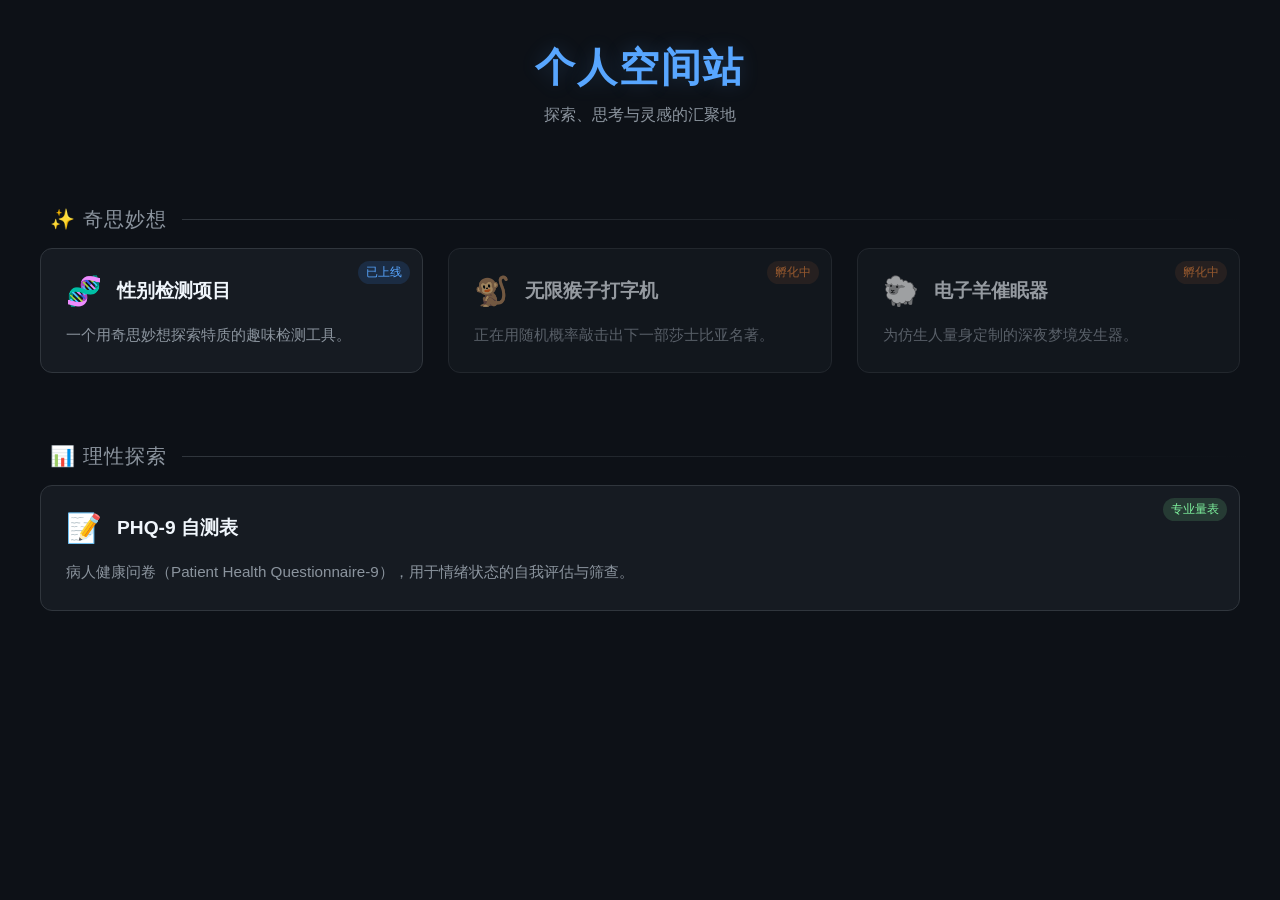
==== commit 79121c90: "Update index.html" ====
--- a/index.html
+++ b/index.html
@@ -3,7 +3,7 @@
 <head>
     <meta charset="UTF-8">
     <meta name="viewport" content="width=device-width, initial-scale=1.0">
-    <title>奇思妙想空间站</title>
+    <title>个人空间站</title>
     <style>
         /* 基础样式重置 */
         * {
@@ -21,8 +21,7 @@
             display: flex;
             flex-direction: column;
             align-items: center;
-            justify-content: center;
-            padding: 20px;
+            padding: 40px 20px;
         }
 
         /* 头部标题区 */
@@ -45,6 +44,26 @@
             font-size: 1rem;
         }
 
+        /* 区域分界线与标题 */
+        .section-title {
+            width: 100%;
+            max-width: 1200px;
+            font-size: 1.25rem;
+            color: #8b949e;
+            margin: 30px 0 15px 20px;
+            letter-spacing: 1px;
+            display: flex;
+            align-items: center;
+        }
+
+        .section-title::after {
+            content: "";
+            flex-grow: 1;
+            height: 1px;
+            background: linear-gradient(90deg, #30363d, transparent);
+            margin-left: 15px;
+        }
+
         /* 卡片网格布局 */
         .container {
             display: grid;
@@ -52,7 +71,7 @@
             gap: 25px;
             max-width: 1200px;
             width: 100%;
-            padding: 0 20px;
+            margin-bottom: 40px;
         }
 
         /* 基础卡片样式 */
@@ -78,15 +97,18 @@
             background-color: #1f242c;
         }
 
+        /* 正经内容卡片专属悬浮效果 */
+        .card.serious:hover {
+            transform: translateY(-5px);
+            border-color: #7ef19d;
+            box-shadow: 0 10px 30px rgba(126, 241, 157, 0.1);
+            background-color: #1f2c24;
+        }
+
         /* 开发中卡片样式 */
         .card.developing {
             cursor: not-allowed;
             opacity: 0.6;
-        }
-        
-        .card.developing:hover {
-            border-color: #f0883e;
-            box-shadow: 0 0 15px rgba(240, 136, 62, 0.1);
         }
 
         /* 卡片内头部（图标与标题） */
@@ -134,6 +156,11 @@
             color: #58a6ff;
         }
 
+        .status-badge.tool {
+            background-color: rgba(126, 241, 157, 0.15);
+            color: #7ef19d;
+        }
+
         .status-badge.pending {
             background-color: rgba(240, 136, 62, 0.15);
             color: #f0883e;
@@ -143,19 +170,21 @@
         @media (max-width: 600px) {
             header h1 { font-size: 2rem; }
             .container { grid-template-columns: 1fr; }
+            .section-title { margin-left: 0; }
         }
     </style>
 </head>
 <body>
 
     <header>
-        <h1>奇思妙想空间站</h1>
-        <p>捕捉一闪而过的电子灵感</p>
+        <h1>个人空间站</h1>
+        <p>探索、思考与灵感的汇聚地</p>
     </header>
 
+    <div class="section-title">✨ 奇思妙想</div>
     <div class="container">
 
-        <a href="性别检测.html" class="card active" target="_blank">
+        <a href="#" class="card active" target="_blank">
             <span class="status-badge online">已上线</span>
             <div class="card-header">
                 <span class="card-icon">🧬</span>
@@ -182,14 +211,19 @@
             <p class="card-desc">为仿生人量身定制的深夜梦境发生器。</p>
         </div>
 
-        <div class="card developing">
-            <span class="status-badge pending">未定义</span>
-            <div class="card-header">
-                <span class="card-icon">✨</span>
-                <h2 class="card-title">未知空间</h2>
-            </div>
-            <p class="card-desc">下一个一闪而过的灵感，将在此处降落。</p>
-        </div>
+    </div>
+
+    <div class="section-title">📊 理性探索</div>
+    <div class="container">
+
+        <a href="PHQ-9.html" class="card serious" target="_blank">
+            <span class="status-badge tool">专业量表</span>
+            <div class="card-header">
+                <span class="card-icon">📝</span>
+                <h2 class="card-title">PHQ-9 自测表</h2>
+            </div>
+            <p class="card-desc">病人健康问卷（Patient Health Questionnaire-9），用于情绪状态的自我评估与筛查。</p>
+        </a>
 
     </div>
 
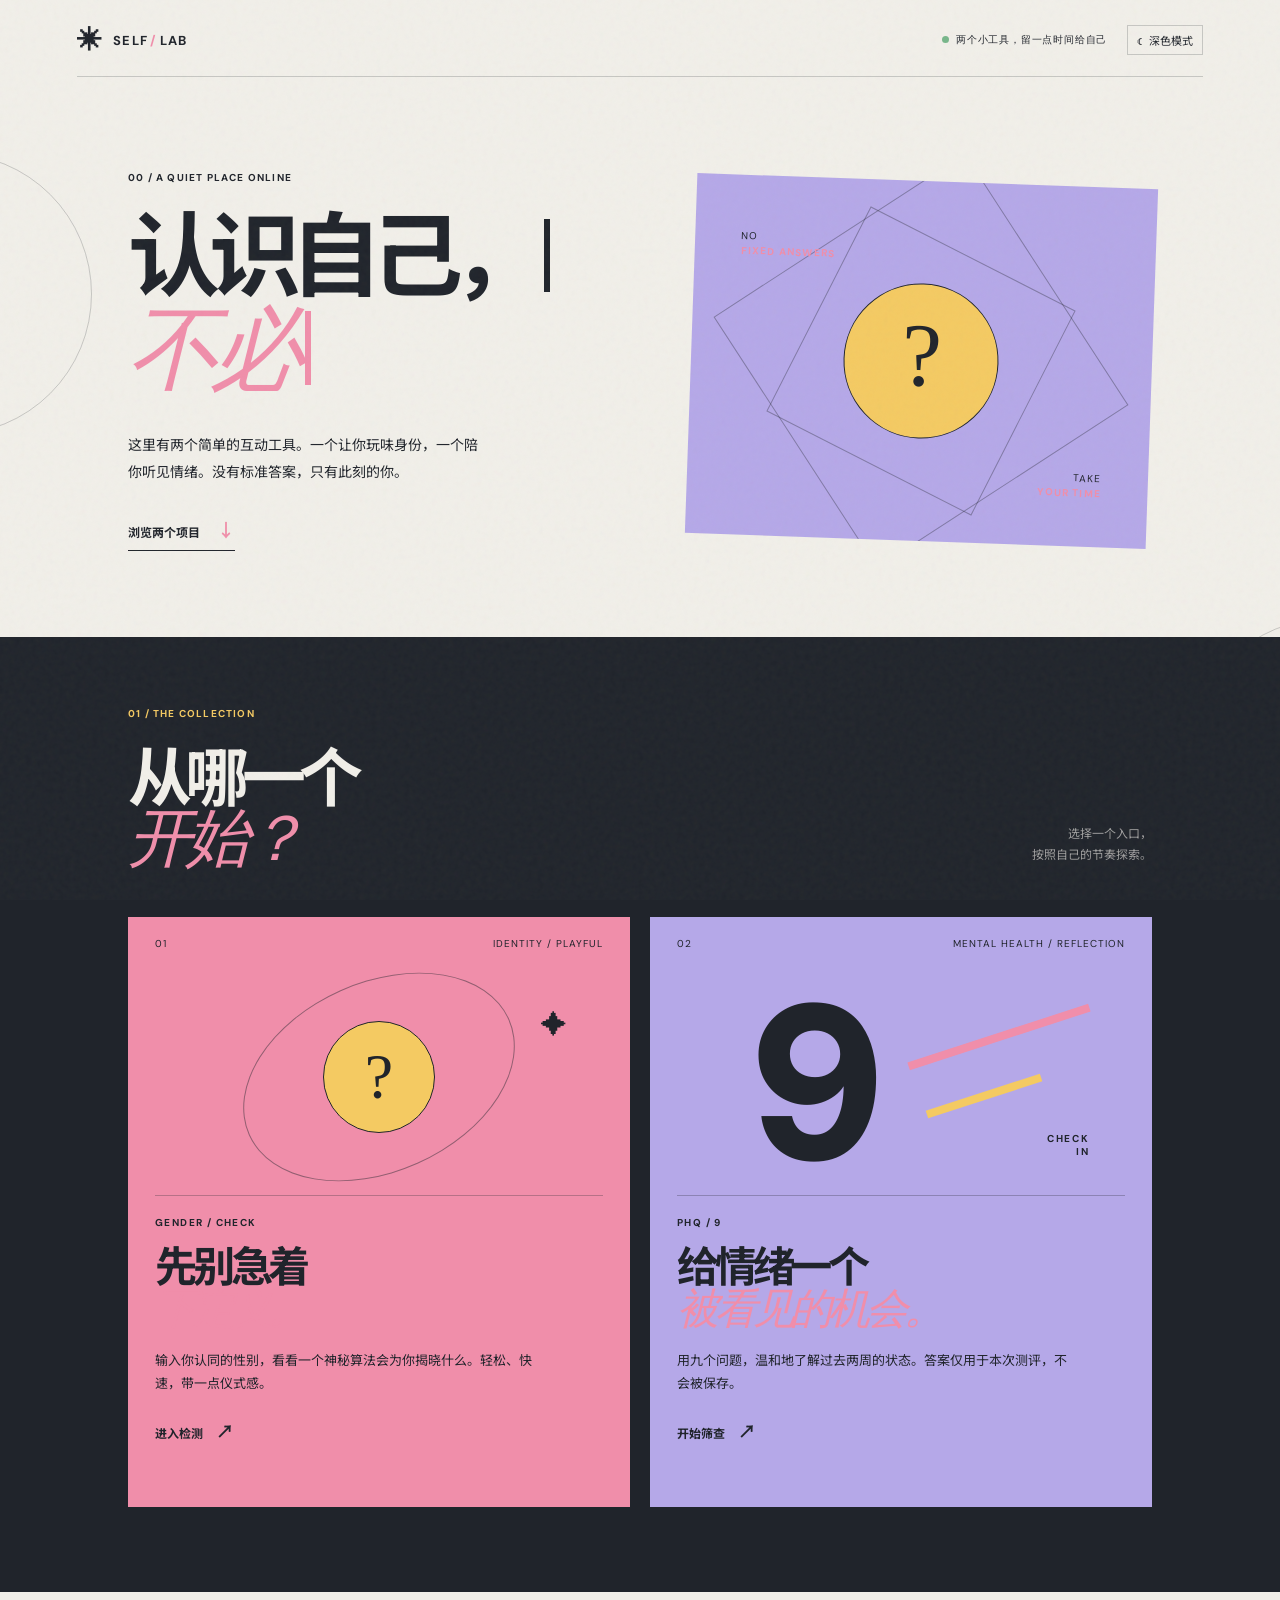
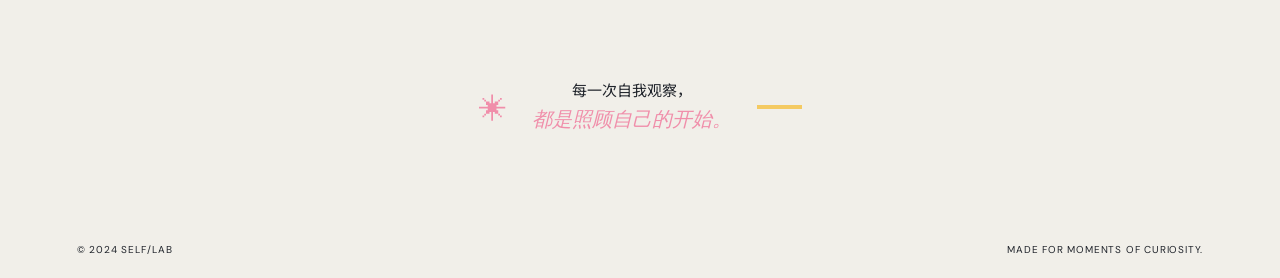
==== commit c0cf68e0: "Add files via upload" ====
--- a/index.html
+++ b/index.html
@@ -1,231 +1,71 @@
-<!DOCTYPE html>
+<!doctype html>
 <html lang="zh-CN">
-<head>
-    <meta charset="UTF-8">
-    <meta name="viewport" content="width=device-width, initial-scale=1.0">
-    <title>个人空间站</title>
-    <style>
-        /* 基础样式重置 */
-        * {
-            margin: 0;
-            padding: 0;
-            box-sizing: border-box;
-        }
+  <head>
+    <meta charset="UTF-8" />
+    <meta name="viewport" content="width=device-width, initial-scale=1.0" />
+    <meta name="description" content="两个关于自我认识的小型互动工具。" />
+    <meta name="theme-color" content="#f1efe9" />
+    <script src="theme.js"></script>
+    <title>自我观察室 | Small Tools for Big Feelings</title>
+    <link rel="preconnect" href="https://fonts.googleapis.com" />
+    <link rel="preconnect" href="https://fonts.gstatic.com" crossorigin />
+    <link href="https://fonts.googleapis.com/css2?family=DM+Sans:wght@400;500;700;900&family=Noto+Sans+SC:wght@400;500;700;900&display=swap" rel="stylesheet" />
+    <link rel="stylesheet" href="index.css" />
+  </head>
+  <body>
+    <div class="grain" aria-hidden="true"></div>
+    <div class="page-shell">
+      <header class="site-header">
+        <a class="brand" href="index.html" aria-label="自我观察室首页"><span class="brand-symbol">✳</span><span>SELF<span class="brand-accent">/</span>LAB</span></a>
+        <div class="header-actions"><div class="header-note"><i></i><span id="header-note">两个小工具，留一点时间给自己</span></div><button class="theme-toggle" type="button" data-theme-toggle></button></div>
+      </header>
 
-        /* 赛博深色背景 */
-        body {
-            background-color: #0d1117;
-            color: #c9d1d9;
-            font-family: -apple-system, BlinkMacSystemFont, "Segoe UI", Helvetica, Arial, sans-serif;
-            min-height: 100vh;
-            display: flex;
-            flex-direction: column;
-            align-items: center;
-            padding: 40px 20px;
-        }
+      <main>
+        <section class="hero" aria-labelledby="hero-title">
+          <div class="hero-copy">
+            <p class="kicker">00 / A QUIET PLACE ONLINE</p>
+            <h1 id="hero-title" aria-label="认识自己，不必急着回答。"><span class="typing-line" data-text="认识自己，"></span><br /><em class="typing-line" data-text="不必急着回答。"></em></h1>
+            <p class="hero-intro">这里有两个简单的互动工具。一个让你玩味身份，一个陪你听见情绪。没有标准答案，只有此刻的你。</p>
+            <a class="text-link" href="#projects">浏览两个项目 <span>↓</span></a>
+          </div>
+          <div class="hero-art" aria-hidden="true">
+            <div class="art-square square-one"></div>
+            <div class="art-square square-two"></div>
+            <div class="art-circle"><span>?</span></div>
+            <p class="art-caption caption-one">NO<br /><b>FIXED ANSWERS</b></p>
+            <p class="art-caption caption-two">TAKE<br /><b>YOUR TIME</b></p>
+          </div>
+        </section>
 
-        /* 头部标题区 */
-        header {
-            text-align: center;
-            margin-bottom: 50px;
-        }
+        <section class="projects" id="projects" aria-labelledby="projects-title">
+          <div class="section-heading">
+            <div>
+              <p class="kicker">01 / THE COLLECTION</p>
+              <h2 id="projects-title">从哪一个<br /><em>开始？</em></h2>
+            </div>
+            <p class="heading-note">选择一个入口，<br />按照自己的节奏探索。</p>
+          </div>
 
-        header h1 {
-            font-size: 2.5rem;
-            color: #58a6ff;
-            font-weight: 600;
-            letter-spacing: 2px;
-            margin-bottom: 10px;
-            text-shadow: 0 0 20px rgba(88, 166, 255, 0.2);
-        }
+          <div class="project-grid">
+            <a class="project-card project-gender" href="gender-check.html">
+              <div class="card-top"><span>01</span><span>IDENTITY / PLAYFUL</span></div>
+              <div class="card-visual"><div class="mini-orbit"></div><div class="mini-orb">?</div><span class="visual-mark">✦</span></div>
+              <div class="card-content"><p class="card-label">GENDER / CHECK</p><h3>先别急着<br /><em>下定义。</em></h3><p>输入你认同的性别，看看一个神秘算法会为你揭晓什么。轻松、快速，带一点仪式感。</p><span class="card-action">进入检测 <b>↗</b></span></div>
+            </a>
 
-        header p {
-            color: #8b949e;
-            font-size: 1rem;
-        }
+            <a class="project-card project-phq" href="PHQ-9.html">
+              <div class="card-top"><span>02</span><span>MENTAL HEALTH / REFLECTION</span></div>
+              <div class="card-visual"><div class="phq-number">9</div><div class="phq-line line-a"></div><div class="phq-line line-b"></div><span class="visual-word">CHECK<br />IN</span></div>
+              <div class="card-content"><p class="card-label">PHQ / 9</p><h3>给情绪一个<br /><em>被看见的机会。</em></h3><p>用九个问题，温和地了解过去两周的状态。答案仅用于本次测评，不会被保存。</p><span class="card-action">开始筛查 <b>↗</b></span></div>
+            </a>
+          </div>
+        </section>
 
-        /* 区域分界线与标题 */
-        .section-title {
-            width: 100%;
-            max-width: 1200px;
-            font-size: 1.25rem;
-            color: #8b949e;
-            margin: 30px 0 15px 20px;
-            letter-spacing: 1px;
-            display: flex;
-            align-items: center;
-        }
+        <section class="closing-note"><span class="closing-mark">✳</span><p>每一次自我观察，<br /><em>都是照顾自己的开始。</em></p><span class="closing-rule"></span></section>
+      </main>
 
-        .section-title::after {
-            content: "";
-            flex-grow: 1;
-            height: 1px;
-            background: linear-gradient(90deg, #30363d, transparent);
-            margin-left: 15px;
-        }
-
-        /* 卡片网格布局 */
-        .container {
-            display: grid;
-            grid-template-columns: repeat(auto-fit, minmax(280px, 1fr));
-            gap: 25px;
-            max-width: 1200px;
-            width: 100%;
-            margin-bottom: 40px;
-        }
-
-        /* 基础卡片样式 */
-        .card {
-            background-color: #161b22;
-            border: 1px solid #30363d;
-            border-radius: 12px;
-            padding: 25px;
-            text-decoration: none;
-            color: inherit;
-            transition: all 0.3s cubic-bezier(0.4, 0, 0.2, 1);
-            display: flex;
-            flex-direction: column;
-            position: relative;
-            overflow: hidden;
-        }
-
-        /* 活跃项目卡片悬浮效果 */
-        .card.active:hover {
-            transform: translateY(-5px);
-            border-color: #58a6ff;
-            box-shadow: 0 10px 30px rgba(88, 166, 255, 0.1);
-            background-color: #1f242c;
-        }
-
-        /* 正经内容卡片专属悬浮效果 */
-        .card.serious:hover {
-            transform: translateY(-5px);
-            border-color: #7ef19d;
-            box-shadow: 0 10px 30px rgba(126, 241, 157, 0.1);
-            background-color: #1f2c24;
-        }
-
-        /* 开发中卡片样式 */
-        .card.developing {
-            cursor: not-allowed;
-            opacity: 0.6;
-        }
-
-        /* 卡片内头部（图标与标题） */
-        .card-header {
-            display: flex;
-            align-items: center;
-            margin-bottom: 15px;
-        }
-
-        .card-icon {
-            font-size: 1.8rem;
-            margin-right: 15px;
-            display: flex;
-            align-items: center;
-            justify-content: center;
-        }
-
-        .card-title {
-            font-size: 1.2rem;
-            font-weight: 600;
-            color: #f0f6fc;
-        }
-
-        /* 卡片简介 */
-        .card-desc {
-            font-size: 0.95rem;
-            color: #8b949e;
-            line-height: 1.6;
-            flex-grow: 1;
-        }
-
-        /* 状态标签 */
-        .status-badge {
-            position: absolute;
-            top: 12px;
-            right: 12px;
-            font-size: 0.75rem;
-            padding: 3px 8px;
-            border-radius: 20px;
-            font-weight: 500;
-        }
-
-        .status-badge.online {
-            background-color: rgba(56, 139, 253, 0.15);
-            color: #58a6ff;
-        }
-
-        .status-badge.tool {
-            background-color: rgba(126, 241, 157, 0.15);
-            color: #7ef19d;
-        }
-
-        .status-badge.pending {
-            background-color: rgba(240, 136, 62, 0.15);
-            color: #f0883e;
-        }
-
-        /* 响应式调整 */
-        @media (max-width: 600px) {
-            header h1 { font-size: 2rem; }
-            .container { grid-template-columns: 1fr; }
-            .section-title { margin-left: 0; }
-        }
-    </style>
-</head>
-<body>
-
-    <header>
-        <h1>个人空间站</h1>
-        <p>探索、思考与灵感的汇聚地</p>
-    </header>
-
-    <div class="section-title">✨ 奇思妙想</div>
-    <div class="container">
-
-        <a href="#" class="card active" target="_blank">
-            <span class="status-badge online">已上线</span>
-            <div class="card-header">
-                <span class="card-icon">🧬</span>
-                <h2 class="card-title">性别检测项目</h2>
-            </div>
-            <p class="card-desc">一个用奇思妙想探索特质的趣味检测工具。</p>
-        </a>
-
-        <div class="card developing">
-            <span class="status-badge pending">孵化中</span>
-            <div class="card-header">
-                <span class="card-icon">🐒</span>
-                <h2 class="card-title">无限猴子打字机</h2>
-            </div>
-            <p class="card-desc">正在用随机概率敲击出下一部莎士比亚名著。</p>
-        </div>
-
-        <div class="card developing">
-            <span class="status-badge pending">孵化中</span>
-            <div class="card-header">
-                <span class="card-icon">🐑</span>
-                <h2 class="card-title">电子羊催眠器</h2>
-            </div>
-            <p class="card-desc">为仿生人量身定制的深夜梦境发生器。</p>
-        </div>
-
+      <footer><span>© 2024 SELF/LAB</span><span id="footer-note">Made for moments of curiosity.</span></footer>
     </div>
-
-    <div class="section-title">📊 理性探索</div>
-    <div class="container">
-
-        <a href="PHQ-9.html" class="card serious" target="_blank">
-            <span class="status-badge tool">专业量表</span>
-            <div class="card-header">
-                <span class="card-icon">📝</span>
-                <h2 class="card-title">PHQ-9 自测表</h2>
-            </div>
-            <p class="card-desc">病人健康问卷（Patient Health Questionnaire-9），用于情绪状态的自我评估与筛查。</p>
-        </a>
-
-    </div>
-
-</body>
+    <script src="index.js" defer></script>
+  </body>
 </html>
--- a/index.css
+++ b/index.css
@@ -0,0 +1,593 @@
+:root {
+    color-scheme: light;
+    --ink: #20242b;
+    --paper: #f1efe9;
+    --pink: #f08eaa;
+    --lavender: #b5a8e8;
+    --yellow: #f4ca62;
+    --line: rgba(32, 36, 43, .2);
+    --muted: rgba(32, 36, 43, .65);
+}
+
+[data-theme="dark"] {
+    --ink: #f1efe9;
+    --paper: #17181c;
+    --line: rgba(241, 239, 233, .24);
+    --muted: rgba(241, 239, 233, .68);
+}
+
+[data-theme="dark"] {
+    color-scheme: dark;
+}
+
+* {
+    box-sizing: border-box;
+}
+
+html {
+    scroll-behavior: smooth;
+}
+
+body {
+    background: var(--paper);
+    color: var(--ink);
+    font-family: "Noto Sans SC", sans-serif;
+    margin: 0;
+    transition: background .25s ease, color .25s ease;
+}
+
+body::before,
+body::after {
+    border: 1px solid var(--line);
+    border-radius: 50%;
+    content: "";
+    height: 280px;
+    position: fixed;
+    width: 280px;
+    z-index: -1;
+}
+
+body::before {
+    left: -190px;
+    top: 17%;
+}
+
+body::after {
+    bottom: 0;
+    right: -190px;
+}
+
+a {
+    color: inherit;
+    text-decoration: none;
+}
+
+.grain {
+    background-image: url("data:image/svg+xml,%3Csvg viewBox='0 0 180 180' xmlns='http://www.w3.org/2000/svg'%3E%3Cfilter id='n'%3E%3CfeTurbulence type='fractalNoise' baseFrequency='.9' numOctaves='3' stitchTiles='stitch'/%3E%3C/filter%3E%3Crect width='100%25' height='100%25' filter='url(%23n)' opacity='.12'/%3E%3C/svg%3E");
+    inset: 0;
+    opacity: .32;
+    pointer-events: none;
+    position: fixed;
+    z-index: 10;
+}
+
+.page-shell {
+    margin: 0 auto;
+    max-width: 1440px;
+}
+
+.site-header {
+    align-items: center;
+    border-bottom: 1px solid var(--line);
+    display: flex;
+    justify-content: space-between;
+    margin: 0 6vw;
+    padding: 25px 0 21px;
+}
+
+.header-actions {
+    align-items: center;
+    display: flex;
+    gap: 20px;
+}
+
+.theme-toggle {
+    background: transparent;
+    border: 1px solid var(--line);
+    color: var(--ink);
+    cursor: pointer;
+    font: 11px "Noto Sans SC", sans-serif;
+    padding: 6px 9px;
+}
+
+.theme-toggle span {
+    margin-left: 4px;
+}
+
+.brand {
+    align-items: center;
+    display: flex;
+    font: 700 13px "DM Sans", sans-serif;
+    gap: 10px;
+    letter-spacing: .1em;
+}
+
+.brand-symbol {
+    font-size: 25px;
+    line-height: .6;
+}
+
+.brand-accent {
+    color: var(--pink);
+    margin: 0 2px;
+}
+
+.header-note {
+    font: 10px "DM Sans", sans-serif;
+    letter-spacing: .08em;
+    text-transform: uppercase;
+}
+
+.header-note i {
+    background: #77b68a;
+    border-radius: 50%;
+    display: inline-block;
+    height: 7px;
+    margin-right: 7px;
+    width: 7px;
+}
+
+.hero {
+    align-items: center;
+    display: grid;
+    gap: 8vw;
+    grid-template-columns: 1fr 1fr;
+    min-height: 560px;
+    padding: 82px 10vw 74px;
+}
+
+.kicker {
+    font: 700 10px "DM Sans", sans-serif;
+    letter-spacing: .12em;
+    margin: 0 0 24px;
+    text-transform: uppercase;
+}
+
+.hero h1 {
+    font-size: clamp(48px, 7.2vw, 100px);
+    letter-spacing: -.12em;
+    line-height: .9;
+    margin: 0 0 30px;
+}
+
+.typing-line {
+    display: inline-block;
+    min-height: 1em;
+    position: relative;
+}
+
+.typing-line::after {
+    animation: cursor-blink .8s steps(1) infinite;
+    background: currentColor;
+    content: "";
+    display: inline-block;
+    height: .8em;
+    margin-left: .12em;
+    vertical-align: -.04em;
+    width: .07em;
+}
+
+.hero em,
+h2 em,
+h3 em {
+    color: var(--pink);
+    font-family: Georgia, serif;
+    font-weight: 400;
+    letter-spacing: -.1em;
+}
+
+.hero-intro {
+    font-size: 14px;
+    line-height: 1.9;
+    margin: 0;
+    max-width: 360px;
+}
+
+.text-link {
+    border-bottom: 1px solid var(--ink);
+    display: inline-block;
+    font-size: 12px;
+    font-weight: 700;
+    margin-top: 32px;
+    padding-bottom: 8px;
+}
+
+.text-link span {
+    color: var(--pink);
+    font-size: 18px;
+    margin-left: 14px;
+}
+
+.hero-art {
+    background: var(--lavender);
+    height: 360px;
+    overflow: hidden;
+    position: relative;
+    transform: rotate(2deg);
+}
+
+.art-square {
+    border: 1px solid rgba(32, 36, 43, .35);
+    height: 230px;
+    left: 50%;
+    position: absolute;
+    top: 50%;
+    transform: translate(-50%, -50%) rotate(25deg);
+    width: 230px;
+}
+
+.square-two {
+    height: 300px;
+    transform: translate(-50%, -50%) rotate(55deg);
+    width: 300px;
+}
+
+.art-circle {
+    align-items: center;
+    background: var(--yellow);
+    border: 1px solid var(--ink);
+    border-radius: 50%;
+    display: flex;
+    font: 90px Georgia, serif;
+    height: 155px;
+    justify-content: center;
+    left: 50%;
+    position: absolute;
+    top: 50%;
+    transform: translate(-50%, -50%);
+    width: 155px;
+}
+
+.art-circle span {
+    margin-top: -13px;
+}
+
+.art-caption {
+    font: 10px "DM Sans", sans-serif;
+    letter-spacing: .12em;
+    line-height: 1.5;
+    position: absolute;
+}
+
+.art-caption b {
+    color: var(--pink);
+}
+
+.caption-one {
+    left: 10%;
+    top: 12%;
+}
+
+.caption-two {
+    bottom: 10%;
+    right: 10%;
+    text-align: right;
+}
+
+.projects {
+    background: var(--ink);
+    color: var(--paper);
+    padding: 70px 10vw 85px;
+}
+
+.section-heading {
+    align-items: end;
+    display: flex;
+    justify-content: space-between;
+    margin-bottom: 48px;
+}
+
+.section-heading .kicker {
+    color: var(--yellow);
+}
+
+.section-heading h2 {
+    font-size: clamp(39px, 5vw, 70px);
+    letter-spacing: -.11em;
+    line-height: .92;
+    margin: 0;
+}
+
+.heading-note {
+    color: rgba(241, 239, 233, .6);
+    font-size: 12px;
+    line-height: 1.8;
+    margin: 0 0 4px;
+    text-align: right;
+}
+
+.project-grid {
+    display: grid;
+    gap: 20px;
+    grid-template-columns: 1fr 1fr;
+}
+
+.project-card {
+    min-height: 590px;
+    padding: 20px 27px 32px;
+    transition: transform .3s ease;
+}
+
+.project-card:hover {
+    transform: translateY(-8px);
+}
+
+.project-gender {
+    background: var(--pink);
+    color: var(--ink);
+}
+
+.project-phq {
+    background: var(--lavender);
+    color: var(--ink);
+}
+
+.card-top {
+    display: flex;
+    font: 10px "DM Sans", sans-serif;
+    justify-content: space-between;
+    letter-spacing: .1em;
+}
+
+.card-visual {
+    height: 245px;
+    position: relative;
+}
+
+.mini-orbit {
+    border: 1px solid rgba(32, 36, 43, .45);
+    border-radius: 50%;
+    height: 190px;
+    left: 50%;
+    position: absolute;
+    top: 52%;
+    transform: translate(-50%, -50%) rotate(-24deg);
+    width: 285px;
+}
+
+.mini-orb {
+    align-items: center;
+    background: var(--yellow);
+    border: 1px solid var(--ink);
+    border-radius: 50%;
+    display: flex;
+    font: 64px Georgia, serif;
+    height: 112px;
+    justify-content: center;
+    left: 50%;
+    position: absolute;
+    top: 52%;
+    transform: translate(-50%, -50%);
+    width: 112px;
+}
+
+.visual-mark {
+    font-size: 26px;
+    position: absolute;
+    right: 8%;
+    top: 22%;
+}
+
+.phq-number {
+    font: 900 220px "DM Sans", sans-serif;
+    left: 17%;
+    letter-spacing: -.15em;
+    line-height: 1;
+    position: absolute;
+    top: 10%;
+}
+
+.phq-line {
+    background: var(--pink);
+    height: 8px;
+    position: absolute;
+    transform: rotate(-18deg);
+    width: 190px;
+}
+
+.line-a {
+    right: 7%;
+    top: 34%;
+}
+
+.line-b {
+    background: var(--yellow);
+    right: 18%;
+    top: 58%;
+    width: 120px;
+}
+
+.visual-word {
+    bottom: 15%;
+    font: 700 10px "DM Sans", sans-serif;
+    letter-spacing: .16em;
+    position: absolute;
+    right: 8%;
+    text-align: right;
+}
+
+.card-content {
+    border-top: 1px solid rgba(32, 36, 43, .28);
+    padding-top: 20px;
+}
+
+.card-label {
+    font: 700 10px "DM Sans", sans-serif;
+    letter-spacing: .14em;
+    margin: 0 0 14px;
+}
+
+.card-content h3 {
+    font-size: clamp(29px, 3.3vw, 47px);
+    letter-spacing: -.1em;
+    line-height: .98;
+    margin: 0 0 18px;
+}
+
+.card-content p:not(.card-label) {
+    font-size: 13px;
+    line-height: 1.8;
+    margin: 0;
+    max-width: 390px;
+}
+
+.card-action {
+    display: inline-block;
+    font-size: 12px;
+    font-weight: 700;
+    margin-top: 23px;
+}
+
+.card-action b {
+    color: var(--ink);
+    font-size: 18px;
+    margin-left: 10px;
+}
+
+.closing-note {
+    align-items: center;
+    display: flex;
+    gap: 25px;
+    justify-content: center;
+    padding: 85px 10vw;
+    text-align: center;
+}
+
+.closing-mark {
+    color: var(--pink);
+    font-size: 28px;
+}
+
+.closing-note p {
+    font-size: 15px;
+    line-height: 1.7;
+    margin: 0;
+}
+
+.closing-note em {
+    color: var(--pink);
+    font-family: Georgia, serif;
+    font-size: 20px;
+}
+
+.closing-rule {
+    background: var(--yellow);
+    height: 4px;
+    width: 45px;
+}
+
+footer {
+    display: flex;
+    font: 10px "DM Sans", sans-serif;
+    justify-content: space-between;
+    letter-spacing: .08em;
+    padding: 22px 6vw;
+    text-transform: uppercase;
+}
+
+@media (max-width: 700px) {
+    .site-header {
+        align-items: flex-start;
+        flex-direction: column;
+        gap: 17px;
+    }
+
+    .header-actions {
+        justify-content: space-between;
+        width: 100%;
+    }
+
+    .header-note {
+        font-size: 9px;
+    }
+
+    .hero {
+        display: block;
+        min-height: auto;
+        padding: 60px 10vw 75px;
+    }
+
+    .hero-art {
+        height: 275px;
+        margin-top: 56px;
+    }
+
+    .projects {
+        padding: 55px 7vw 65px;
+    }
+
+    .section-heading {
+        align-items: flex-start;
+        flex-direction: column;
+        gap: 22px;
+    }
+
+    .heading-note {
+        text-align: left;
+    }
+
+    .project-grid {
+        grid-template-columns: 1fr;
+    }
+
+    .project-card {
+        min-height: 560px;
+        padding: 19px 21px 27px;
+    }
+
+    .card-visual {
+        height: 220px;
+    }
+
+    .closing-note {
+        gap: 12px;
+        padding: 62px 8vw;
+    }
+
+    .closing-rule {
+        width: 25px;
+    }
+
+    footer {
+        gap: 15px;
+        padding: 20px 6vw;
+    }
+}
+
+[data-theme="dark"] .projects {
+    background: #25262d;
+}
+
+[data-theme="dark"] .project-card {
+    color: #20242b;
+}
+
+@keyframes cursor-blink {
+    50% {
+        opacity: 0;
+    }
+}
+
+@media (prefers-reduced-motion: reduce) {
+    html {
+        scroll-behavior: auto;
+    }
+
+    .project-card {
+        transition: none;
+    }
+
+    .typing-line::after {
+        animation: none;
+    }
+}
